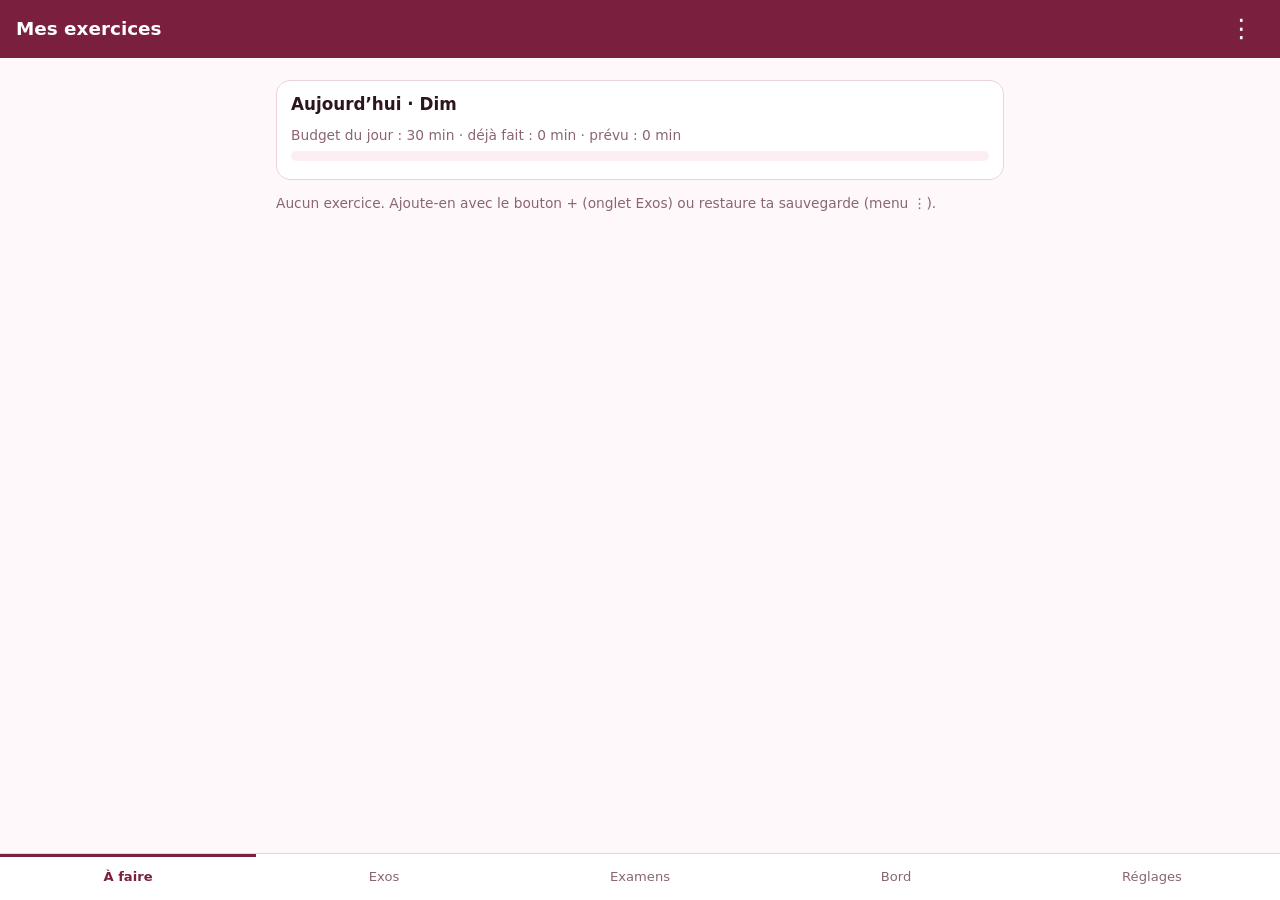
==== index-1.html @ 32a18ca1 "Add files via upload" ====
<!doctype html>
<html lang="fr">
<head>
<meta charset="utf-8">
<meta name="viewport" content="width=device-width, initial-scale=1, viewport-fit=cover">
<meta name="theme-color" content="#7a1f3d">
<title>Mes exercices</title>
<link rel="manifest" href="manifest.webmanifest">
<link rel="icon" href="icon-192.png">
<link rel="apple-touch-icon" href="icon-192.png">
<link rel="stylesheet" href="style.css">
</head>
<body>
<header>
  <h1>Mes exercices</h1>
  <button id="menuBtn" class="icon" aria-label="Menu">⋮</button>
</header>

<div id="filters" class="chips" aria-label="Semestres"></div>

<main>
  <section id="v-today"></section>
  <section id="v-exos" hidden>
    <input id="search" type="search" placeholder="Chercher (matière, intitulé…)">
    <div id="exoList"></div>
  </section>
  <section id="v-mats" hidden></section>
  <section id="v-dash" hidden></section>
  <section id="v-set" hidden></section>
</main>

<button id="addBtn" class="fab" aria-label="Ajouter un exercice" hidden>+</button>

<nav id="tabs">
  <button data-view="today" aria-pressed="true">À faire</button>
  <button data-view="exos" aria-pressed="false">Exos</button>
  <button data-view="mats" aria-pressed="false">Examens</button>
  <button data-view="dash" aria-pressed="false">Bord</button>
  <button data-view="set" aria-pressed="false">Réglages</button>
</nav>

<div id="toast" role="status"></div>

<dialog id="menu">
  <h2>Menu</h2>
  <button id="syncBtn" class="row">Synchroniser avec mon Drive</button>
  <button id="syncUrlBtn" class="row plain">Changer l’adresse de synchronisation</button>
  <button id="importSheet" class="row">Importer mon tableur (Excel .xlsx ou CSV)</button>
  <input id="sheetInput" type="file" accept=".xlsx,.csv,text/csv,application/vnd.openxmlformats-officedocument.spreadsheetml.sheet" hidden>
  <button id="exportBtn" class="row">Sauvegarder (fichier à garder dans ton Drive)</button>
  <button id="importFile" class="row">Restaurer depuis un fichier</button>
  <input id="fileInput" type="file" accept="application/json,.json" hidden>
  <button id="closeMenu" class="row plain">Fermer</button>
</dialog>

<dialog id="editor">
  <form id="form" method="dialog">
    <h2 id="editorTitle">Nouvel exercice</h2>
    <label>Semestre <select id="fSem"></select></label>
    <label>Matière <select id="fMat"></select></label>
    <label>Intitulé (facultatif) <input id="fTitre" autocomplete="off"></label>
    <label>Niveau de réussite (0 à 5)
      <select id="fSucces"></select>
    </label>
    <label>Fait le <input id="fDate" type="date" required></label>
    <label>Durée en minutes (facultatif) <input id="fMin" type="number" min="0" inputmode="numeric"></label>
    <div class="actions">
      <button type="button" id="delBtn" class="danger" hidden>Supprimer</button>
      <span class="grow"></span>
      <button type="button" id="cancelBtn" class="plain">Annuler</button>
      <button type="submit" class="primary">Enregistrer</button>
    </div>
  </form>
</dialog>

<dialog id="doneDlg">
  <h2 id="doneTitle">Exercice refait</h2>
  <p id="doneTxt" class="muted"></p>
  <div id="doneBtns" class="levels"></div>
  <button id="doneCancel" class="row plain">Annuler</button>
</dialog>

<script src="app.js"></script>
</body>
</html>
---- style.css ----
:root{--bord:#7a1f3d;--bord2:#5c1530;--rose:#e58aa8;--rose2:#f6c9d6;--rose3:#fdeef2;--bg:#fff8fa;--ink:#2b1620;--muted:#8a6573;--line:#ecd3db;--ok:#2e7d5b;--warn:#c0392b;--card:#fff}
*{box-sizing:border-box}
html,body{margin:0;background:var(--bg);color:var(--ink);font:16px/1.4 system-ui,-apple-system,"Segoe UI",Roboto,sans-serif}
body{padding-bottom:calc(72px + env(safe-area-inset-bottom,0px));padding-top:env(safe-area-inset-top,0px)}
header{display:flex;align-items:center;justify-content:space-between;background:var(--bord);color:#fff;padding:12px 16px}
h1{font-size:1.15rem;margin:0}
h2{font-size:1.05rem;margin:0 0 .6rem}
h3{font-size:.95rem;margin:.2rem 0}
button{font:inherit;cursor:pointer}
.icon{background:none;border:0;color:#fff;font-size:1.6rem;line-height:1;padding:4px 10px}
main{padding:12px 16px;max-width:760px;margin:0 auto}
.chips{display:flex;gap:6px;flex-wrap:wrap;padding:10px 16px 0;max-width:760px;margin:0 auto}
.chip{border:1.5px solid var(--rose);background:#fff;color:var(--bord);border-radius:999px;padding:4px 11px;font-size:.82rem}
.chip[aria-pressed=true]{background:var(--bord);border-color:var(--bord);color:#fff}
#tabs{position:fixed;left:0;right:0;bottom:0;display:flex;background:#fff;border-top:1px solid var(--line);padding-bottom:env(safe-area-inset-bottom,0px);z-index:5}
#tabs button{flex:1;border:0;background:none;padding:14px 2px;font-size:.82rem;color:var(--muted)}
#tabs button[aria-pressed=true]{color:var(--bord);font-weight:700;box-shadow:inset 0 3px 0 var(--bord)}
.fab{position:fixed;right:16px;bottom:calc(76px + env(safe-area-inset-bottom,0px));width:56px;height:56px;border-radius:50%;border:0;background:var(--bord);color:#fff;font-size:2rem;box-shadow:0 3px 10px #0004;z-index:6}
.card{background:var(--card);border:1px solid var(--line);border-radius:14px;padding:12px 14px;margin:0 0 10px}
.card.exam{background:var(--rose3);border-color:var(--rose2)}
.row2{display:flex;justify-content:space-between;align-items:center;gap:10px}
.muted{color:var(--muted);font-size:.86rem}
.pill{display:inline-block;border-radius:999px;padding:1px 9px;font-size:.76rem;background:var(--rose2);color:var(--bord2);margin-right:4px}
.pill.late{background:var(--bord);color:#fff}
.kpis{display:grid;grid-template-columns:1fr 1fr;gap:10px;margin-bottom:10px}
.kpi{background:#fff;border:1px solid var(--line);border-radius:14px;padding:10px 12px}
.kpi b{display:block;font-size:1.6rem;color:var(--bord)}
.bar{height:10px;border-radius:6px;background:var(--rose3);overflow:hidden;margin:6px 0}
.bar i{display:block;height:100%;background:var(--bord)}
.btn,.primary,.plain,.danger,.row{border-radius:10px;border:1.5px solid var(--bord);background:#fff;color:var(--bord);padding:8px 14px}
.primary{background:var(--bord);color:#fff}
.danger{border-color:var(--warn);color:var(--warn)}
.plain{border-color:var(--line);color:var(--muted)}
.row{display:block;width:100%;text-align:left;margin:6px 0}
input,select{font:inherit;width:100%;padding:9px 10px;border:1.5px solid var(--line);border-radius:10px;background:#fff;color:var(--ink)}
label{display:block;margin:.6rem 0 0;font-size:.88rem;color:var(--muted)}
dialog{border:0;border-radius:16px;padding:16px;width:min(92vw,440px);max-height:88vh;overflow:auto;background:var(--bg);color:var(--ink)}
dialog::backdrop{background:#0006}
.actions{display:flex;gap:8px;margin-top:14px;align-items:center}
.grow{flex:1}
.levels{display:grid;grid-template-columns:repeat(3,1fr);gap:8px;margin:10px 0}
.levels button{padding:12px 4px;border-radius:12px;border:1.5px solid var(--bord);background:#fff;color:var(--bord);font-weight:700}
.levels button small{display:block;font-weight:400;font-size:.7rem;color:var(--muted)}
#toast{position:fixed;left:50%;bottom:calc(90px + env(safe-area-inset-bottom,0px));transform:translateX(-50%);background:var(--bord2);color:#fff;padding:10px 16px;border-radius:12px;opacity:0;pointer-events:none;transition:opacity .25s;max-width:88vw;z-index:20;text-align:center}
#toast.on{opacity:1}
canvas{width:100%;display:block}
table{width:100%;border-collapse:collapse;font-size:.9rem}
td,th{padding:4px 6px;text-align:left}
td input{padding:5px 6px}
.legend{display:flex;gap:10px;flex-wrap:wrap;font-size:.78rem;color:var(--muted);margin-top:4px}
.legend i{display:inline-block;width:10px;height:10px;border-radius:3px;margin-right:4px}
summary{cursor:pointer;font-weight:700;color:var(--bord);padding:6px 0}
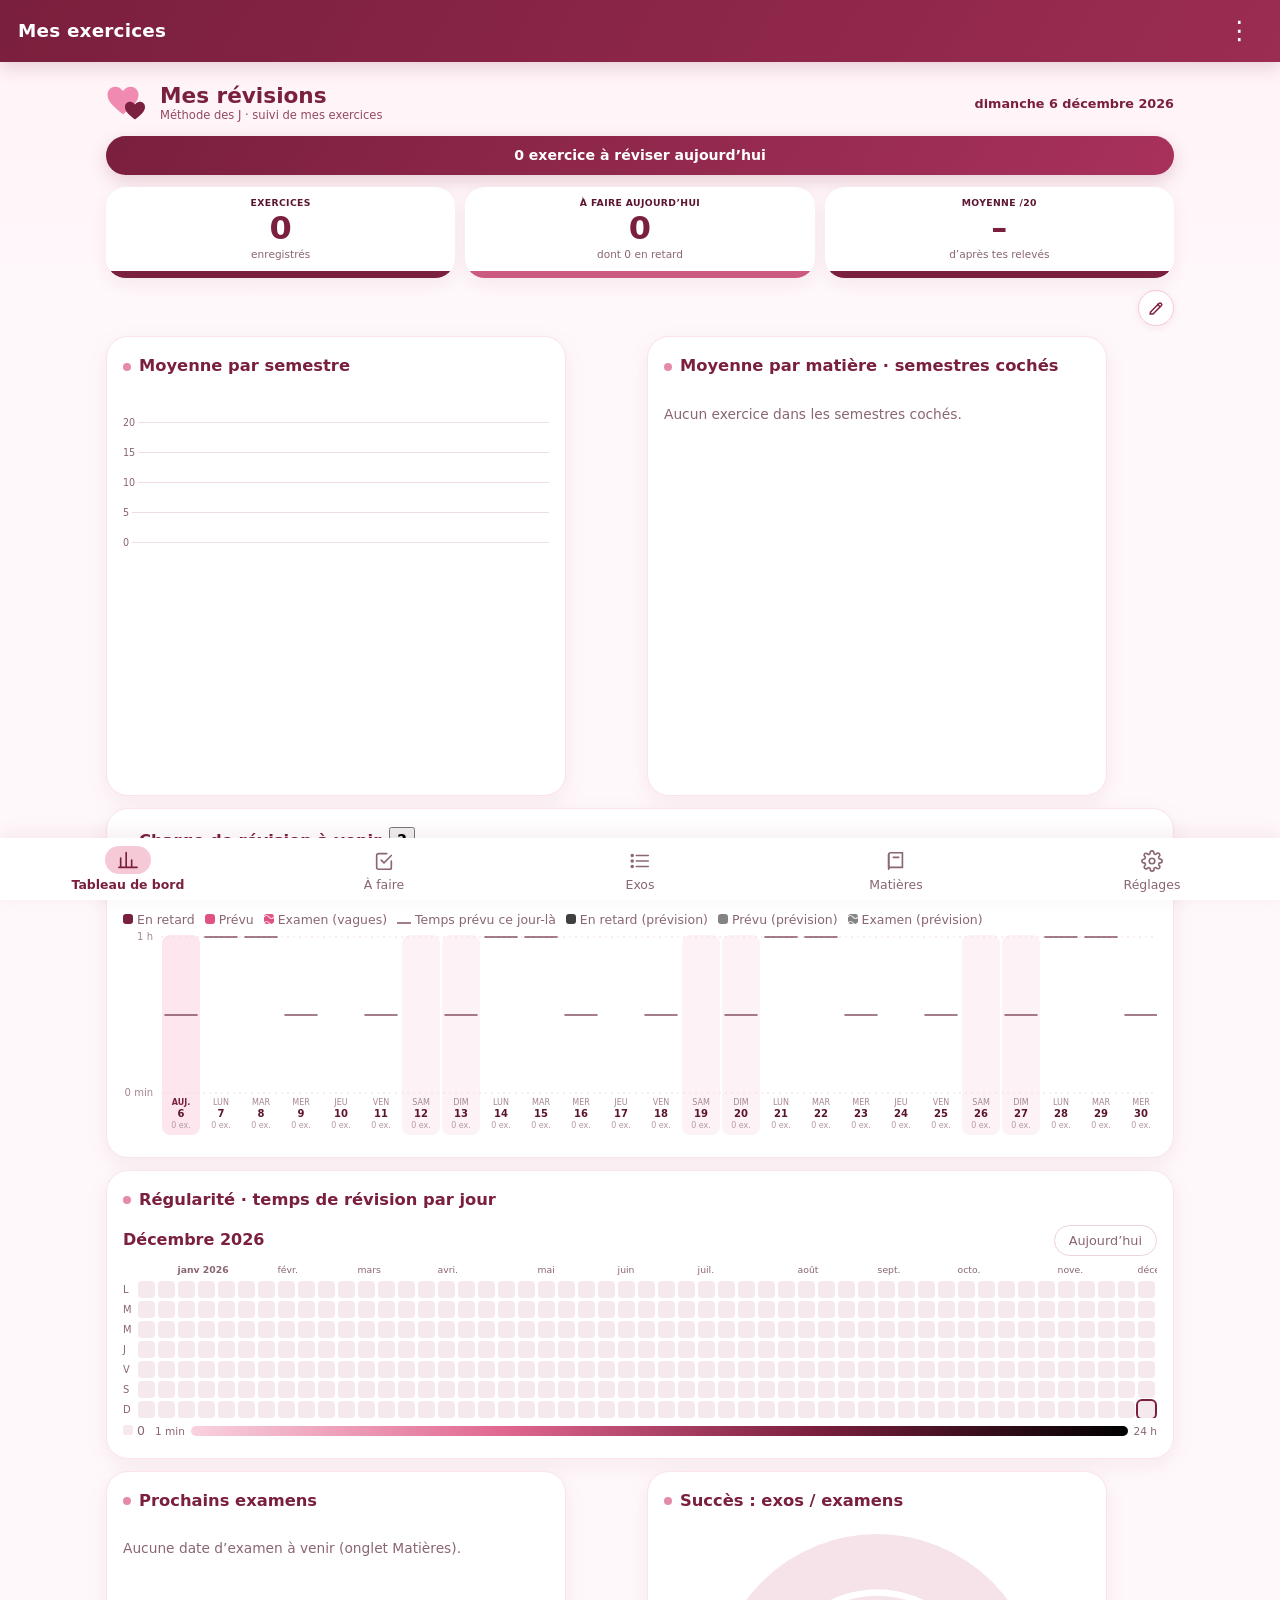
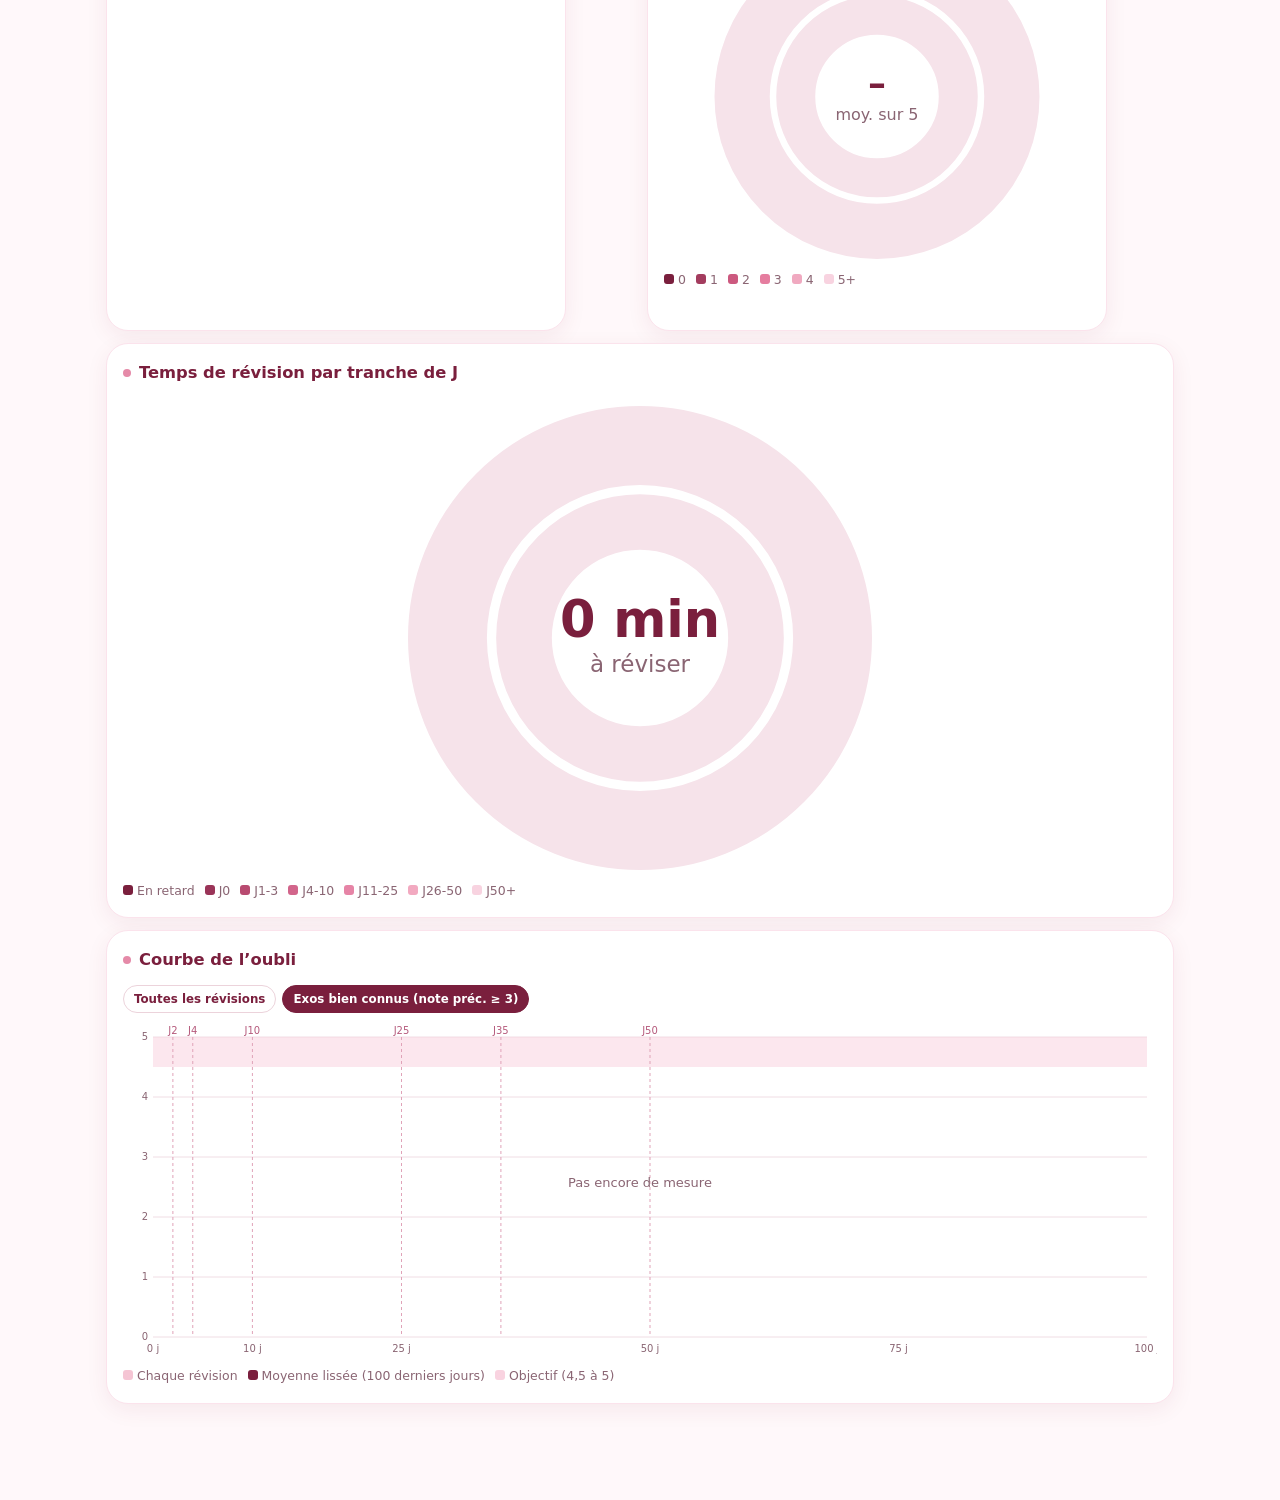
==== commit 20524a34: "Add files via upload" ====
--- a/index-1.html
+++ b/index-1.html
@@ -32,25 +32,26 @@
 <button id="addBtn" class="fab" aria-label="Ajouter un exercice" hidden>+</button>
 
 <nav id="tabs">
-  <button data-view="today" aria-pressed="true">À faire</button>
-  <button data-view="exos" aria-pressed="false">Exos</button>
-  <button data-view="mats" aria-pressed="false">Examens</button>
-  <button data-view="dash" aria-pressed="false">Bord</button>
-  <button data-view="set" aria-pressed="false">Réglages</button>
+  <button data-view="dash" aria-pressed="false"><svg viewBox="0 0 24 24" width="46" height="28" fill="none" stroke="currentColor" stroke-width="1.8" stroke-linecap="round" stroke-linejoin="round" aria-hidden="true"><path d="M4 20V10M10 20V4M16 20v-8M22 20H2"/></svg><span>Tableau de bord</span></button>
+  <button data-view="today" aria-pressed="true"><svg viewBox="0 0 24 24" width="46" height="28" fill="none" stroke="currentColor" stroke-width="1.8" stroke-linecap="round" stroke-linejoin="round" aria-hidden="true"><path d="M9 11l3 3 8-8"/><path d="M20 12v7a2 2 0 0 1-2 2H6a2 2 0 0 1-2-2V6a2 2 0 0 1 2-2h9"/></svg><span>À faire</span></button>
+  <button data-view="exos" aria-pressed="false"><svg viewBox="0 0 24 24" width="46" height="28" fill="none" stroke="currentColor" stroke-width="1.8" stroke-linecap="round" stroke-linejoin="round" aria-hidden="true"><path d="M8 6h13M8 12h13M8 18h13"/><circle cx="3.5" cy="6" r="1"/><circle cx="3.5" cy="12" r="1"/><circle cx="3.5" cy="18" r="1"/></svg><span>Exos</span></button>
+  <button data-view="mats" aria-pressed="false"><svg viewBox="0 0 24 24" width="46" height="28" fill="none" stroke="currentColor" stroke-width="1.8" stroke-linecap="round" stroke-linejoin="round" aria-hidden="true"><path d="M4 5a2 2 0 0 1 2-2h13v16H6a2 2 0 0 0-2 2z"/><path d="M4 19V5"/><path d="M9 8h6"/></svg><span>Matières</span></button>
+  <button data-view="set" aria-pressed="false"><svg viewBox="0 0 24 24" width="46" height="28" fill="none" stroke="currentColor" stroke-width="1.8" stroke-linecap="round" stroke-linejoin="round" aria-hidden="true"><circle cx="12" cy="12" r="3"/><path d="M19.4 15a1.7 1.7 0 0 0 .3 1.8l.1.1a2 2 0 1 1-2.8 2.8l-.1-.1a1.7 1.7 0 0 0-1.8-.3 1.7 1.7 0 0 0-1 1.5V21a2 2 0 1 1-4 0v-.1a1.7 1.7 0 0 0-1.1-1.5 1.7 1.7 0 0 0-1.8.3l-.1.1a2 2 0 1 1-2.8-2.8l.1-.1a1.7 1.7 0 0 0 .3-1.8 1.7 1.7 0 0 0-1.5-1H3a2 2 0 1 1 0-4h.1a1.7 1.7 0 0 0 1.5-1.1 1.7 1.7 0 0 0-.3-1.8l-.1-.1a2 2 0 1 1 2.8-2.8l.1.1a1.7 1.7 0 0 0 1.8.3H9a1.7 1.7 0 0 0 1-1.5V3a2 2 0 1 1 4 0v.1a1.7 1.7 0 0 0 1 1.5 1.7 1.7 0 0 0 1.8-.3l.1-.1a2 2 0 1 1 2.8 2.8l-.1.1a1.7 1.7 0 0 0-.3 1.8V9a1.7 1.7 0 0 0 1.5 1H21a2 2 0 1 1 0 4h-.1a1.7 1.7 0 0 0-1.5 1z"/></svg><span>Réglages</span></button>
 </nav>
 
 <div id="toast" role="status"></div>
 
 <dialog id="menu">
-  <h2>Menu</h2>
-  <button id="syncBtn" class="row">Synchroniser avec mon Drive</button>
-  <button id="syncUrlBtn" class="row plain">Changer l’adresse de synchronisation</button>
-  <button id="importSheet" class="row">Importer mon tableur (Excel .xlsx ou CSV)</button>
-  <input id="sheetInput" type="file" accept=".xlsx,.csv,text/csv,application/vnd.openxmlformats-officedocument.spreadsheetml.sheet" hidden>
-  <button id="exportBtn" class="row">Sauvegarder (fichier à garder dans ton Drive)</button>
-  <button id="importFile" class="row">Restaurer depuis un fichier</button>
-  <input id="fileInput" type="file" accept="application/json,.json" hidden>
-  <button id="closeMenu" class="row plain">Fermer</button>
+  <div class="mhead"><h2>Menu</h2><button id="closeMenu" class="xbtn" type="button" aria-label="Fermer"><svg viewBox="0 0 24 24" width="20" height="20" fill="none" stroke="currentColor" stroke-width="2.2" stroke-linecap="round"><path d="M6 6l12 12M18 6L6 18"/></svg></button></div>
+  <div class="syncrow">
+    <button id="syncBtn" class="row">Synchroniser avec mon Drive</button>
+    <button id="syncUrlBtn" class="pen" type="button" title="Changer l’adresse de synchronisation" aria-label="Changer l’adresse de synchronisation"><svg viewBox="0 0 24 24" width="20" height="20" fill="none" stroke="currentColor" stroke-width="1.9" stroke-linecap="round" stroke-linejoin="round"><path d="M12 20h9"/><path d="M16.5 3.5a2.1 2.1 0 0 1 3 3L7 19l-4 1 1-4Z"/></svg></button>
+  </div>
+  <button id="importSheet" class="row">Importer un fichier<small style="display:block;font-size:.66rem;opacity:.75">Tableur (Excel, CSV) ou sauvegarde (.json)</small></button>
+  <input id="sheetInput" type="file" accept=".xlsx,.csv,.json,text/csv,application/json,application/vnd.openxmlformats-officedocument.spreadsheetml.sheet" hidden>
+  <button id="exportBtn" class="row">Exporter mes données (format .json)</button>
+  <button id="versBtn" class="row">Restaurer une ancienne sauvegarde</button>
+  <p id="ver" style="text-align:center;font-size:.7rem;color:var(--muted);margin:6px 0 0"></p>
 </dialog>
 
 <dialog id="editor">
@@ -64,6 +65,7 @@
     </label>
     <label>Fait le <input id="fDate" type="date" required></label>
     <label>Durée en minutes (facultatif) <input id="fMin" type="number" min="0" inputmode="numeric"></label>
+    <label>Note (facultatif) <textarea id="fNote" rows="3" placeholder="Ex. : correction page 12 de mon cahier"></textarea></label>
     <div class="actions">
       <button type="button" id="delBtn" class="danger" hidden>Supprimer</button>
       <span class="grow"></span>
@@ -76,8 +78,17 @@
 <dialog id="doneDlg">
   <h2 id="doneTitle">Exercice refait</h2>
   <p id="doneTxt" class="muted"></p>
+  <label class="doneT"><span><svg viewBox="0 0 24 24" width="14" height="14" fill="none" stroke="currentColor" stroke-width="2" stroke-linecap="round" style="vertical-align:-2px;margin-right:5px;opacity:.7"><circle cx="12" cy="12" r="9"/><path d="M12 7v5l3 2"/></svg>Temps passé (min)</span><input id="doneMin" type="number" inputmode="numeric" min="1" max="999"></label>
   <div id="doneBtns" class="levels"></div>
   <button id="doneCancel" class="row plain">Annuler</button>
+</dialog>
+
+<dialog id="versDlg">
+  <h2>Restaurer une ancienne sauvegarde</h2>
+  <p class="muted" style="margin:0 0 8px">Choisis la version selon sa date et son heure. Sur cet appareil : les 10 dernières ; sur ton Drive : les 10 dernières aussi.</p>
+  <div id="versList" style="max-height:60vh;overflow:auto"></div>
+  <button id="versFile" class="row">Importer un fichier…</button>
+  <button id="versClose" class="row plain">Fermer</button>
 </dialog>
 
 <script src="app.js"></script>
--- a/style.css
+++ b/style.css
@@ -13,8 +13,8 @@
 .chip{border:1.5px solid var(--rose);background:#fff;color:var(--bord);border-radius:999px;padding:4px 11px;font-size:.82rem}
 .chip[aria-pressed=true]{background:var(--bord);border-color:var(--bord);color:#fff}
 #tabs{position:fixed;left:0;right:0;bottom:0;display:flex;background:#fff;border-top:1px solid var(--line);padding-bottom:env(safe-area-inset-bottom,0px);z-index:5}
-#tabs button{flex:1;border:0;background:none;padding:14px 2px;font-size:.82rem;color:var(--muted)}
-#tabs button[aria-pressed=true]{color:var(--bord);font-weight:700;box-shadow:inset 0 3px 0 var(--bord)}
+#tabs button{flex:1;border:0;background:none;display:flex;flex-direction:column;align-items:center;gap:3px;padding:9px 2px 8px;font-size:.78rem;line-height:1.15;color:var(--muted)}
+#tabs button[aria-pressed=true]{color:var(--bord);font-weight:700}
 .fab{position:fixed;right:16px;bottom:calc(76px + env(safe-area-inset-bottom,0px));width:56px;height:56px;border-radius:50%;border:0;background:var(--bord);color:#fff;font-size:2rem;box-shadow:0 3px 10px #0004;z-index:6}
 .card{background:var(--card);border:1px solid var(--line);border-radius:14px;padding:12px 14px;margin:0 0 10px}
 .card.exam{background:var(--rose3);border-color:var(--rose2)}
@@ -32,7 +32,7 @@
 .danger{border-color:var(--warn);color:var(--warn)}
 .plain{border-color:var(--line);color:var(--muted)}
 .row{display:block;width:100%;text-align:left;margin:6px 0}
-input,select{font:inherit;width:100%;padding:9px 10px;border:1.5px solid var(--line);border-radius:10px;background:#fff;color:var(--ink)}
+input,select,textarea{font:inherit;width:100%;padding:9px 10px;border:1.5px solid var(--line);border-radius:10px;background:#fff;color:var(--ink)}
 label{display:block;margin:.6rem 0 0;font-size:.88rem;color:var(--muted)}
 dialog{border:0;border-radius:16px;padding:16px;width:min(92vw,440px);max-height:88vh;overflow:auto;background:var(--bg);color:var(--ink)}
 dialog::backdrop{background:#0006}
@@ -50,3 +50,230 @@
 .legend{display:flex;gap:10px;flex-wrap:wrap;font-size:.78rem;color:var(--muted);margin-top:4px}
 .legend i{display:inline-block;width:10px;height:10px;border-radius:3px;margin-right:4px}
 summary{cursor:pointer;font-weight:700;color:var(--bord);padding:6px 0}
+
+.banner{background:var(--bord);color:#fff;border-radius:999px;padding:10px 16px;font-size:.88rem;font-weight:600;margin:0 0 12px;text-align:center}
+.kpis3{display:grid;grid-template-columns:repeat(3,1fr);gap:10px;margin-bottom:12px}
+.kpi3{position:relative;background:#fff;border-radius:18px;padding:10px 6px 16px;text-align:center;box-shadow:0 2px 10px #7a1f3d14;overflow:hidden;display:flex;flex-direction:column;gap:1px}
+.kpi3 small{font-size:.58rem;font-weight:800;letter-spacing:.04em;color:var(--bord2)}
+.kpi3 b{font-size:2rem;line-height:1.1;color:var(--bord)}
+.kpi3 span{font-size:.66rem;color:var(--muted)}
+.kpi3 u{position:absolute;left:0;right:0;bottom:0;height:7px;background:var(--bord)}
+.kpi3 u.mid{background:#cc597f}
+.dcard{background:#fff;border-radius:18px;padding:14px 12px;margin:0 0 12px;box-shadow:0 2px 10px #7a1f3d14}
+.dcard h2{color:var(--bord);font-size:1rem;margin:0 0 .6rem}
+.cols{position:relative;display:flex;align-items:flex-end;gap:6px;height:178px;padding-left:24px}
+.cols .gl{position:absolute;left:0;right:0;border-top:1px solid #f0dde4;height:0;z-index:0}
+.cols .gl span{position:absolute;left:0;top:-7px;font-size:.6rem;color:var(--muted);background:#fff;padding-right:3px}
+.cols .col{position:relative;z-index:1;flex:1;display:flex;flex-direction:column;align-items:center;justify-content:flex-end;min-width:0;height:100%}
+.cols .col i{display:block;width:70%;background:#e8789e;border-radius:4px 4px 0 0;min-height:2px}
+.cols .v{font-size:.68rem;font-weight:700;color:var(--bord2);margin-bottom:2px}
+.cols .l{font-size:.56rem;color:var(--muted);height:26px;padding-top:4px;text-align:center;word-break:break-all;line-height:1.1;overflow:hidden}
+table.tbl{border-collapse:separate;border-spacing:0;width:100%;font-size:.85rem}
+table.tbl th{background:var(--bord);color:#fff;font-size:.74rem;padding:7px 8px;text-align:left}
+table.tbl th:first-child{border-radius:10px 0 0 0}table.tbl th:last-child{border-radius:0 10px 0 0}
+table.tbl td{padding:6px 8px;border-bottom:1px solid #f3e1e8}
+table.tbl td.c{text-align:center}table.tbl td.b{font-weight:700;color:var(--bord)}table.tbl td.n{font-weight:700}
+table.tbl td input{width:100%;min-width:0;border:1px solid var(--line);border-radius:8px;padding:5px 6px;font:inherit;background:#fff}
+table.tbl td input[type=number]{width:70px}
+.namebtn{border:0;background:none;color:inherit;text-align:left;padding:4px 0;font:inherit}
+details{background:#fff;border-radius:14px;padding:6px 12px;margin:0 0 10px;box-shadow:0 2px 10px #7a1f3d14}
+
+table.tbl td.b{white-space:nowrap}
+
+.habit{display:flex;gap:6px;align-items:stretch}
+.habit .scrollx{flex:1;min-width:0}
+.hl{display:grid;grid-template-rows:14px repeat(7,17px);gap:3px;font-size:.62rem;color:var(--muted);padding-top:0}
+.hl span{display:flex;align-items:center}
+.hl::before{content:''}
+.hg{display:grid;width:max-content;grid-template-rows:14px repeat(7,auto);gap:3px;min-width:0}
+.hm{font-size:.58rem;color:var(--muted);white-space:nowrap;overflow:visible}
+.hc{display:block;width:17px;height:17px;border-radius:4px}
+
+.scrollx{overflow-x:auto;-webkit-overflow-scrolling:touch}
+.scrollx canvas{width:auto;max-width:none}
+
+table.tbl td.sem{font-size:.68rem;color:var(--muted);white-space:nowrap}
+table.tbl.dark{font-size:.78rem}table.tbl.dark td,table.tbl.dark th{padding:6px 4px}table.tbl.dark td.sem{font-size:.6rem}table.tbl.dark td.c{white-space:nowrap}
+
+.mlist{max-height:420px;overflow-y:auto;display:flex;flex-direction:column;gap:6px}
+.mrow{display:grid;grid-template-columns:1fr auto;align-items:center;gap:8px;font-size:.8rem}
+.mrow .mn{overflow:hidden;text-overflow:ellipsis;white-space:nowrap}
+.mrow .bar{margin:0}.mrow b{text-align:right;color:var(--bord)}
+
+.niv{flex:none;width:40px;height:40px;border-radius:12px;display:flex;align-items:center;justify-content:center;font-weight:800;font-size:1.25rem}
+
+.dlist{background:#fff;border-radius:14px;padding:10px 12px;margin:0 0 10px;box-shadow:0 2px 10px #7a1f3d14}
+.drows{display:flex;flex-direction:column;gap:6px}
+.drow{display:flex;align-items:center;gap:12px;background:var(--rose3);border:1px solid var(--rose2);border-radius:12px;padding:6px 12px}
+.drow.drag{background:var(--rose2);box-shadow:0 4px 14px #7a1f3d44}
+.dh{font-size:1.6rem;line-height:1;color:var(--bord);padding:6px 10px;touch-action:none;cursor:grab;user-select:none}
+.dn{font-weight:600}
+.niv.sm{width:44px;height:30px;border-radius:9px;font-size:.9rem;margin:0 auto}
+.mrow .niv.sm{margin:0}
+
+.dtools{display:flex;gap:8px;margin:-4px 0 10px;flex-wrap:wrap}
+.dtools button{padding:6px 12px}
+.dtools button:disabled{opacity:.35}
+.dcard.dim{opacity:.5}
+
+.uesel{display:block;margin-top:2px;max-width:100%;border:1px solid var(--line);border-radius:8px;background:#fff;color:var(--muted);font:inherit;font-size:.72rem;padding:2px 4px}
+.uebar{display:flex;gap:6px;flex-wrap:wrap;align-items:center;margin:4px 0 8px}
+.semh{font-weight:700;color:var(--bord);font-size:.85rem;margin:10px 0 4px}
+.mlist2{display:flex;flex-direction:column;gap:6px}
+
+*{scrollbar-width:none;-ms-overflow-style:none}
+*::-webkit-scrollbar{display:none;width:0;height:0}
+
+@media (min-width:760px){
+  body.wide main{max-width:1100px}
+  #v-dash:not([hidden]){display:grid;grid-template-columns:1fr 1fr;column-gap:14px;align-items:stretch}
+  #v-set:not([hidden]){display:grid;grid-template-columns:1fr 1fr;column-gap:14px;align-items:stretch}
+  #v-set > .scard:last-child:nth-child(odd){grid-column:1 / -1}
+  #v-dash > .dcard:not(.wide):not(.solo){aspect-ratio:1 / 1;max-height:460px;overflow:hidden;min-height:0}
+  #v-dash > .dcard:not(.wide):not(.solo) .mlist,#v-dash > .dcard:not(.wide):not(.solo) .mscroll{max-height:none}
+  #v-dash > .banner,#v-dash > .kpis3,#v-dash > button,#v-dash > .dcard.wide,#v-dash > .dcard.solo{grid-column:1 / -1}
+}
+
+.mscroll{max-height:420px;overflow-y:auto}
+
+.uebox{display:flex;flex-direction:column;gap:6px;margin:6px 0 10px}
+.uerow{display:grid;grid-template-columns:1fr 130px;gap:8px;align-items:center}
+.uerow input{width:100%;border:1px solid var(--line);border-radius:8px;padding:5px 6px;font:inherit;background:#fff}
+
+.dcard{display:flex;flex-direction:column}
+.mlist,.mscroll{flex:1 1 auto;min-height:0;max-height:420px;overflow-y:auto;-webkit-mask-image:linear-gradient(to bottom,#000 calc(100% - 34px),transparent);mask-image:linear-gradient(to bottom,#000 calc(100% - 34px),transparent);padding-bottom:26px}
+
+.uemats{display:flex;flex-wrap:wrap;gap:6px;align-items:center;margin:-2px 0 8px 10px}
+.uemats .uesel{margin:0}
+
+html{-webkit-tap-highlight-color:transparent}
+#tabs{box-shadow:0 -4px 18px #7a1f3d14;border-top:0;-webkit-user-select:none;user-select:none}
+#tabs button{transition:color .2s,transform .12s;touch-action:manipulation}
+#tabs button:active{transform:scale(.9)}
+#tabs button svg{padding:3px 11px;border-radius:14px;box-sizing:border-box;transition:background .25s,transform .25s}
+#tabs button[aria-pressed=true] svg{background:var(--rose2);transform:translateY(-1px)}
+main > section:not([hidden]){animation:vIn .26s ease-out}
+@keyframes vIn{from{opacity:0;transform:translateY(10px)}to{opacity:1;transform:none}}
+button,.chip,.card{-webkit-tap-highlight-color:transparent}
+button:active:not(:disabled){filter:brightness(.95)}
+@media (prefers-reduced-motion:reduce){main > section:not([hidden]){animation:none}#tabs button{transition:none}}
+
+.scard{background:#fff;border-radius:18px;padding:14px 14px 8px;margin:0 0 12px;box-shadow:0 2px 10px #7a1f3d14}
+.sh{display:flex;align-items:center;gap:10px;margin-bottom:6px}
+.sh h2{margin:0;color:var(--bord);font-size:1.02rem}
+.sico{flex:none;width:34px;height:34px;border-radius:11px;background:var(--rose2);color:var(--bord);display:flex;align-items:center;justify-content:center}
+.srow{display:flex;align-items:center;justify-content:space-between;gap:12px;padding:10px 0;border-top:1px solid #f6e6ec;font-size:.88rem;color:var(--ink)}
+.srow:first-of-type{border-top:0}
+.sl{display:flex;align-items:center;gap:10px;min-width:0;flex:1}
+.sbadge{flex:none;width:28px;height:28px;border-radius:9px;display:flex;align-items:center;justify-content:center;font-style:normal;font-weight:800}
+.sf{flex:none;display:flex;align-items:center;gap:6px}
+.sf input{width:72px;text-align:center;border:1.5px solid var(--rose2);border-radius:10px;padding:7px 4px;font:inherit;font-weight:700;color:var(--bord);background:var(--rose3)}
+.sf input:focus,.wday input:focus{outline:2px solid var(--rose);background:#fff}
+.sf em,.wday em{font-style:normal;font-size:.74rem;color:var(--muted)}
+.week{display:grid;grid-template-columns:repeat(7,1fr);gap:6px;padding:4px 0 10px}
+.wday{display:flex;flex-direction:column;align-items:center;gap:4px;background:var(--rose3);border-radius:12px;padding:8px 2px}
+.wday b{font-size:.78rem;color:var(--bord)}
+.wday input{width:100%;min-width:0;text-align:center;border:0;background:transparent;font:inherit;font-weight:800;font-size:1rem;color:var(--ink);padding:2px 0}
+@media (max-width:420px){.week{grid-template-columns:repeat(4,1fr)}}
+
+.editbtn{display:flex;align-items:center;justify-content:center;width:36px;height:36px;padding:0;border-radius:50%;border:1.5px solid var(--rose2);background:#fff;color:var(--bord);margin:0 0 10px auto;justify-self:end;box-shadow:0 2px 8px #7a1f3d14}
+.editbtn.on{background:var(--bord);border-color:var(--bord);color:#fff}
+
+.legend i.hat{background:#e0527f url("data:image/svg+xml,%3Csvg xmlns='http://www.w3.org/2000/svg' width='10' height='6'%3E%3Cpath d='M0 3Q2.5 0 5 3T10 3' fill='none' stroke='%23f9d3e0' stroke-width='1.2'/%3E%3C/svg%3E")}
+
+table.tbl tr.top td{border-bottom:0}
+table.tbl td.prog{padding:0 8px 10px;border-bottom:1px solid #f3e1e8}
+td.prog{display:table-cell}
+.prog .trk{position:relative;height:10px;border-radius:6px;background:var(--rose3);margin:2px 0 4px}
+.prog .fl{position:absolute;left:0;top:0;bottom:0;border-radius:6px;background:var(--rose)}
+.prog .tk{position:absolute;top:0;bottom:0;width:1.5px;background:#fff;opacity:.9}
+.prog .me{position:absolute;top:-5px;bottom:-5px;width:4px;margin-left:-2px;border-radius:2px;background:var(--bord);text-decoration:none}
+.prog .me.behind{background:var(--bord)}
+.prog .plab{font-size:.68rem;color:var(--muted)}
+
+.mscroll table.tbl th{position:sticky;top:0;z-index:1}
+.mscroll::-webkit-scrollbar{display:none}.mscroll{scrollbar-width:none}
+
+.prog .trk.sq{display:flex;gap:4%;background:none;height:16px;border-radius:0}
+.prog .trk.sq .cell{flex:1;position:relative;background:var(--rose3);border-radius:4px;overflow:hidden}
+.prog .trk.sq .fl{border-radius:0}
+.prog .trk.sq .me{top:-4px;bottom:-4px}
+
+header h1{display:flex;align-items:center;gap:8px}
+.hts{display:inline-flex;gap:2px;align-items:center;background:#fff;border-radius:999px;padding:3px 7px}
+
+.dhead{display:flex;align-items:center;gap:10px;margin:0 0 12px;flex-wrap:wrap}
+.dhead .hh{position:relative;width:44px;height:40px;flex:none}
+.dhead .dht{display:flex;flex-direction:column;min-width:0}
+.dhead .dht b{font-size:1.35rem;color:var(--bord);line-height:1.1}
+.dhead .dht small{font-size:.72rem;color:var(--bord);opacity:.8}
+.dhead .dhd{margin-left:auto;font-size:.8rem;font-weight:700;color:var(--bord);text-transform:none}
+#v-dash > .dhead{grid-column:1 / -1}
+
+table.tbl .mn{font-weight:600;line-height:1.2;margin-bottom:6px}
+table.tbl .jj{color:var(--bord)}
+table.tbl .dd{font-size:.68rem;color:var(--muted)}
+table.tbl td .trk{margin:0}
+table.tbl td .trk{position:relative;height:8px;border-radius:5px;background:var(--rose3)}
+table.tbl td .fl{position:absolute;left:0;top:0;bottom:0;border-radius:5px;background:var(--rose)}
+table.tbl td .tk{position:absolute;top:0;bottom:0;width:1.5px;background:#fff}
+table.tbl td .me{position:absolute;top:-4px;bottom:-4px;width:4px;margin-left:-2px;border-radius:2px;background:var(--bord)}
+table.tbl td .me.behind{background:var(--bord)}
+table.tbl th.c,table.tbl td.c{padding-left:3px;padding-right:3px}
+
+/* ===== design doux, moins tableur ===== */
+body{background:linear-gradient(180deg,#fff3f7 0,#fff8fa 320px)}
+header{background:linear-gradient(120deg,#7a1f3d,#9b2c52);padding:14px 18px;box-shadow:0 4px 18px #7a1f3d33}
+header h1{font-size:1.15rem;letter-spacing:.2px}
+.dcard{border-radius:22px;padding:18px 16px;box-shadow:0 6px 22px #7a1f3d12;border:1px solid #fbe3ec}
+.dcard h2{font-size:1.02rem;margin:0 0 .8rem;display:flex;align-items:center;gap:8px}
+.dcard h2::before{content:"";width:8px;height:8px;border-radius:50%;background:var(--rose);flex:none}
+.banner{background:linear-gradient(120deg,#7a1f3d,#a8315c);box-shadow:0 6px 18px #7a1f3d30}
+.kpis3 > *{border-radius:20px;box-shadow:0 6px 18px #7a1f3d12}
+.exl{display:flex;flex-direction:column;gap:8px}
+.exr{display:flex;align-items:center;gap:10px;background:#fff8fa;border:1px solid #fbe3ec;border-radius:16px;padding:10px 12px}
+.exm{flex:1;min-width:0;display:flex;flex-direction:column;gap:8px}
+.ext{display:flex;align-items:center;gap:8px;min-width:0}
+.exr .mn{font-size:.9rem;line-height:1.2;color:var(--ink)}
+.exr .chip{flex:none;font-size:.62rem;font-weight:700;color:var(--bord);background:#fbe3ec;border-radius:999px;padding:2px 7px}
+.exr .trk{position:relative;height:8px;border-radius:5px;background:#fbe3ec}
+.exr .fl{position:absolute;left:0;top:0;bottom:0;border-radius:5px;background:var(--rose)}
+.exr .tk{position:absolute;top:0;bottom:0;width:1.5px;background:#fff8fa}
+.exr .me{position:absolute;top:-4px;bottom:-4px;width:4px;margin-left:-2px;border-radius:2px;background:var(--bord)}
+.exj{display:flex;flex-direction:column;align-items:center;min-width:48px}
+.exj .jj{color:var(--bord);font-size:.95rem}
+.exj .dd{font-size:.64rem;color:var(--muted)}
+.exn{min-width:46px;display:flex;justify-content:flex-end}
+.mlist > *{border-bottom:0}
+
+.seg{display:flex;gap:6px;flex-wrap:wrap;margin:0 0 10px}
+.seg button{border:1px solid var(--line);background:#fff;color:var(--bord);border-radius:999px;padding:5px 10px;font:inherit;font-size:.74rem;font-weight:600}
+.seg button.on{background:var(--bord);color:#fff;border-color:var(--bord)}
+.hg{position:relative}
+.hcur{text-transform:capitalize;color:var(--bord)}.hcur ~ button{padding:6px 14px;font-size:.8rem;border-radius:999px;width:auto}
+
+/* moyennes par matière : tuiles douces */
+.mlist{gap:8px}
+.mlist .mrow{background:#fff8fa;border:1px solid #fbe3ec;border-left:5px solid var(--rose);border-radius:14px;padding:9px 12px;font-size:.88rem;font-weight:600;color:var(--ink)}
+.mlist .mrow .mn{display:flex;align-items:center;gap:8px;min-width:0}
+.mlist .mrow .chip2{font-style:normal;font-size:.62rem;font-weight:700;color:var(--bord);background:#fbe3ec;border-radius:999px;padding:2px 7px;flex:none}
+
+.legend i.hat.hg{background-color:#838383;background-image:url("data:image/svg+xml,%3Csvg xmlns='http://www.w3.org/2000/svg' width='10' height='6'%3E%3Cpath d='M0 3Q2.5 0 5 3T10 3' fill='none' stroke='%23e1e1e1' stroke-width='1.2'/%3E%3C/svg%3E")}
+
+.legend i.tick{background:transparent;border-top:2px solid rgba(92,21,48,.55);height:0;border-radius:0;align-self:center;width:14px}
+
+button.rep{padding:8px 10px;font-size:.8rem;width:auto;flex:none;align-self:center}
+.card .row2{gap:8px}
+
+.chw{display:flex;align-items:flex-start}.chw>canvas{flex:none}.chw .scrollx{flex:1;min-width:0}
+.doneT{display:flex;align-items:center;justify-content:space-between;gap:10px;font-weight:600;color:var(--bord);margin:8px 0}.doneT input{width:80px;text-align:center;padding:8px;border-radius:10px;border:1.5px solid var(--bord);font:inherit}
+/* très grands écrans (télé, grand moniteur) : tout est agrandi */
+@media (min-width:1600px){main,.chips{zoom:1.6}}
+@media (min-width:2800px){main,.chips{zoom:2.8}}
+@media (min-width:1600px){body.wide .chips{max-width:1100px}#v-dash > .dcard:not(.wide):not(.solo){aspect-ratio:auto;height:480px;max-height:none}}
+.tdot{box-sizing:border-box;border:1.5px solid #fff;box-shadow:0 0 0 1px #0002;display:inline-block;width:12px;height:12px;border-radius:50%;background:#7a1f3d;margin-right:6px;vertical-align:-1px}
+.xnote{margin-top:8px;padding:7px 10px;border-radius:10px;background:var(--rose3);color:var(--bord2);font-size:.8rem;white-space:pre-wrap;display:-webkit-box;-webkit-line-clamp:3;-webkit-box-orient:vertical;overflow:hidden}textarea{resize:vertical}
+.syncrow{display:flex;gap:8px;align-items:stretch;margin:6px 0}.syncrow .row{margin:0;flex:1;min-width:0}.syncrow .pen{flex:none;width:46px;display:flex;align-items:center;justify-content:center;padding:0;border-radius:10px;border:1.5px solid var(--bord);background:#fff;color:var(--bord)}
+.mhead{display:flex;align-items:center;justify-content:space-between;margin-bottom:4px}.mhead h2{margin:0}.xbtn{width:38px;height:38px;border-radius:50%;border:1.5px solid var(--line);background:#fff;color:var(--bord);display:flex;align-items:center;justify-content:center;padding:0;flex:none}
+.ic{display:inline-flex;vertical-align:-1px;margin-right:4px;opacity:.65}.ic svg{display:block}
+.hleg{align-items:center}.gbar{display:inline-flex;align-items:center;gap:6px;flex:1;min-width:150px}.gbar em{font-style:normal;font-size:.66rem;color:var(--muted);white-space:nowrap}.gbar .gstrip{display:block!important;flex:1;height:10px;border-radius:6px;margin:0!important;width:auto!important}
